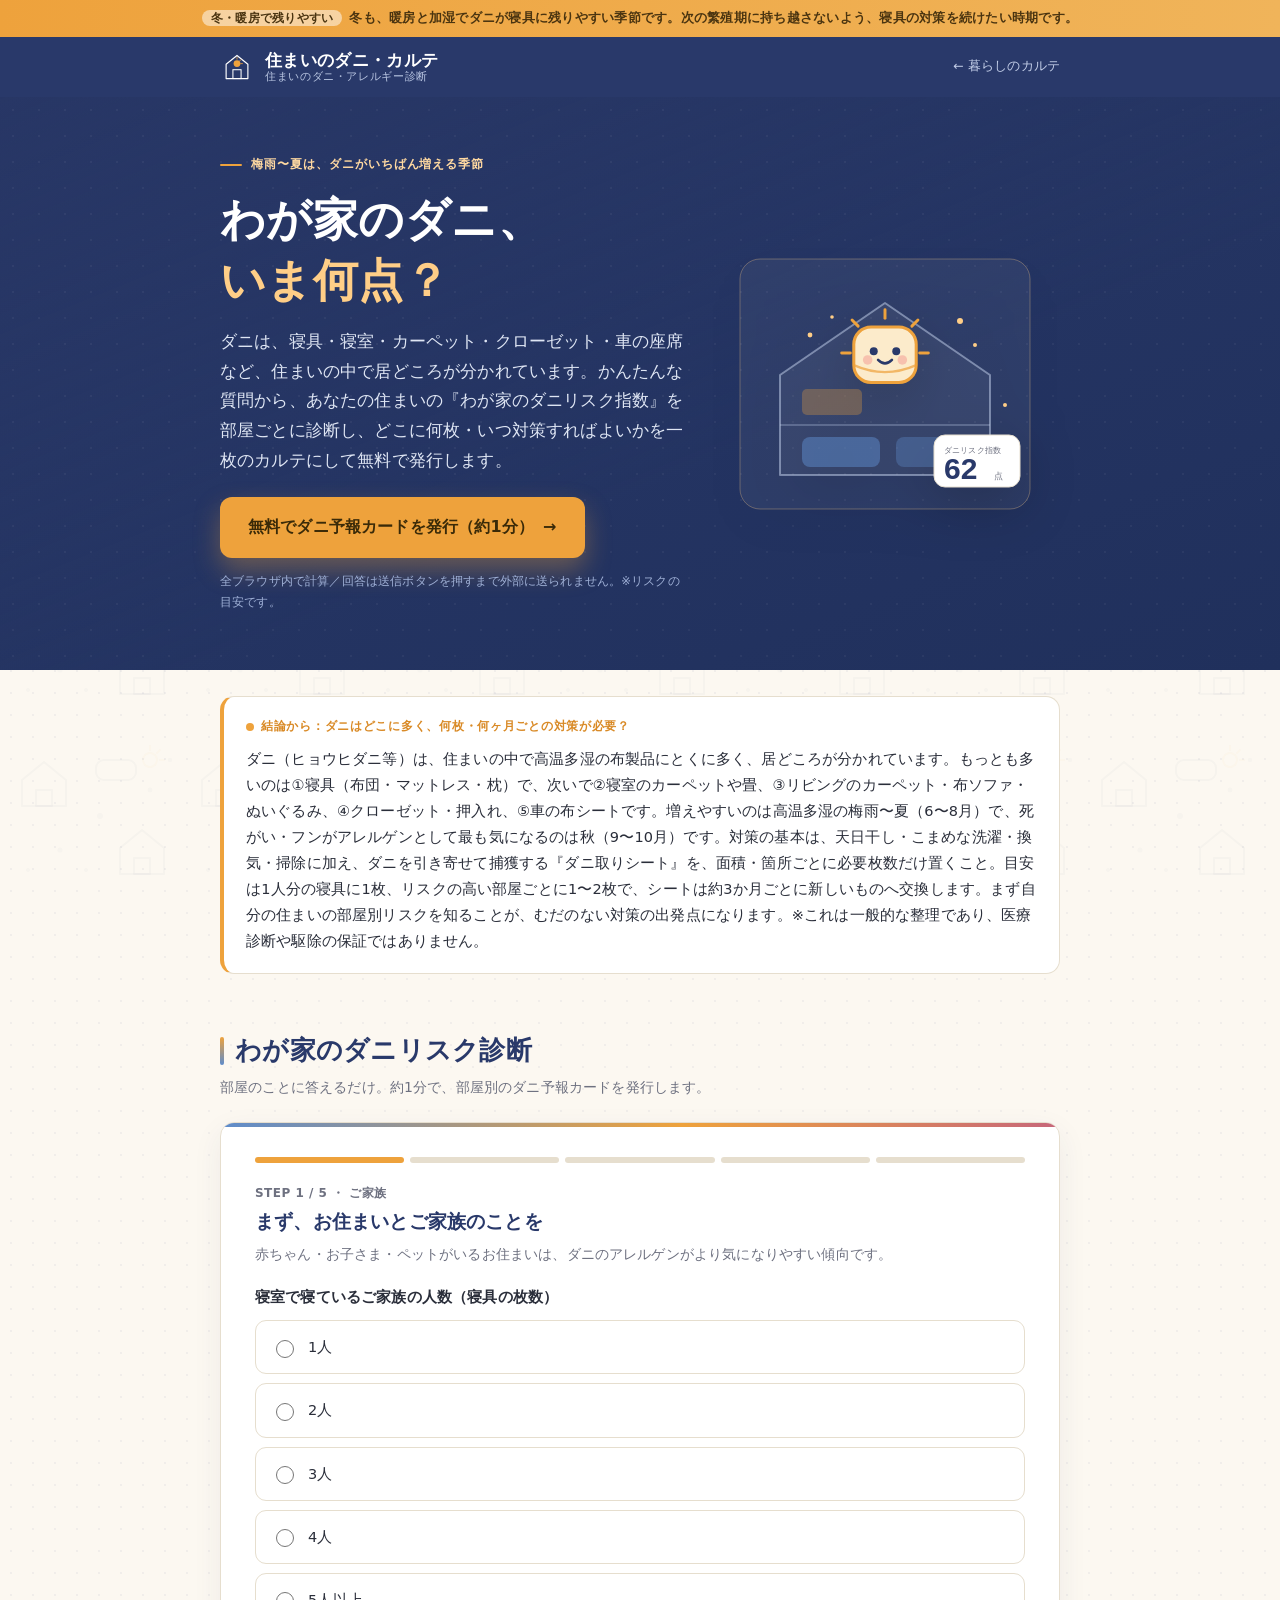
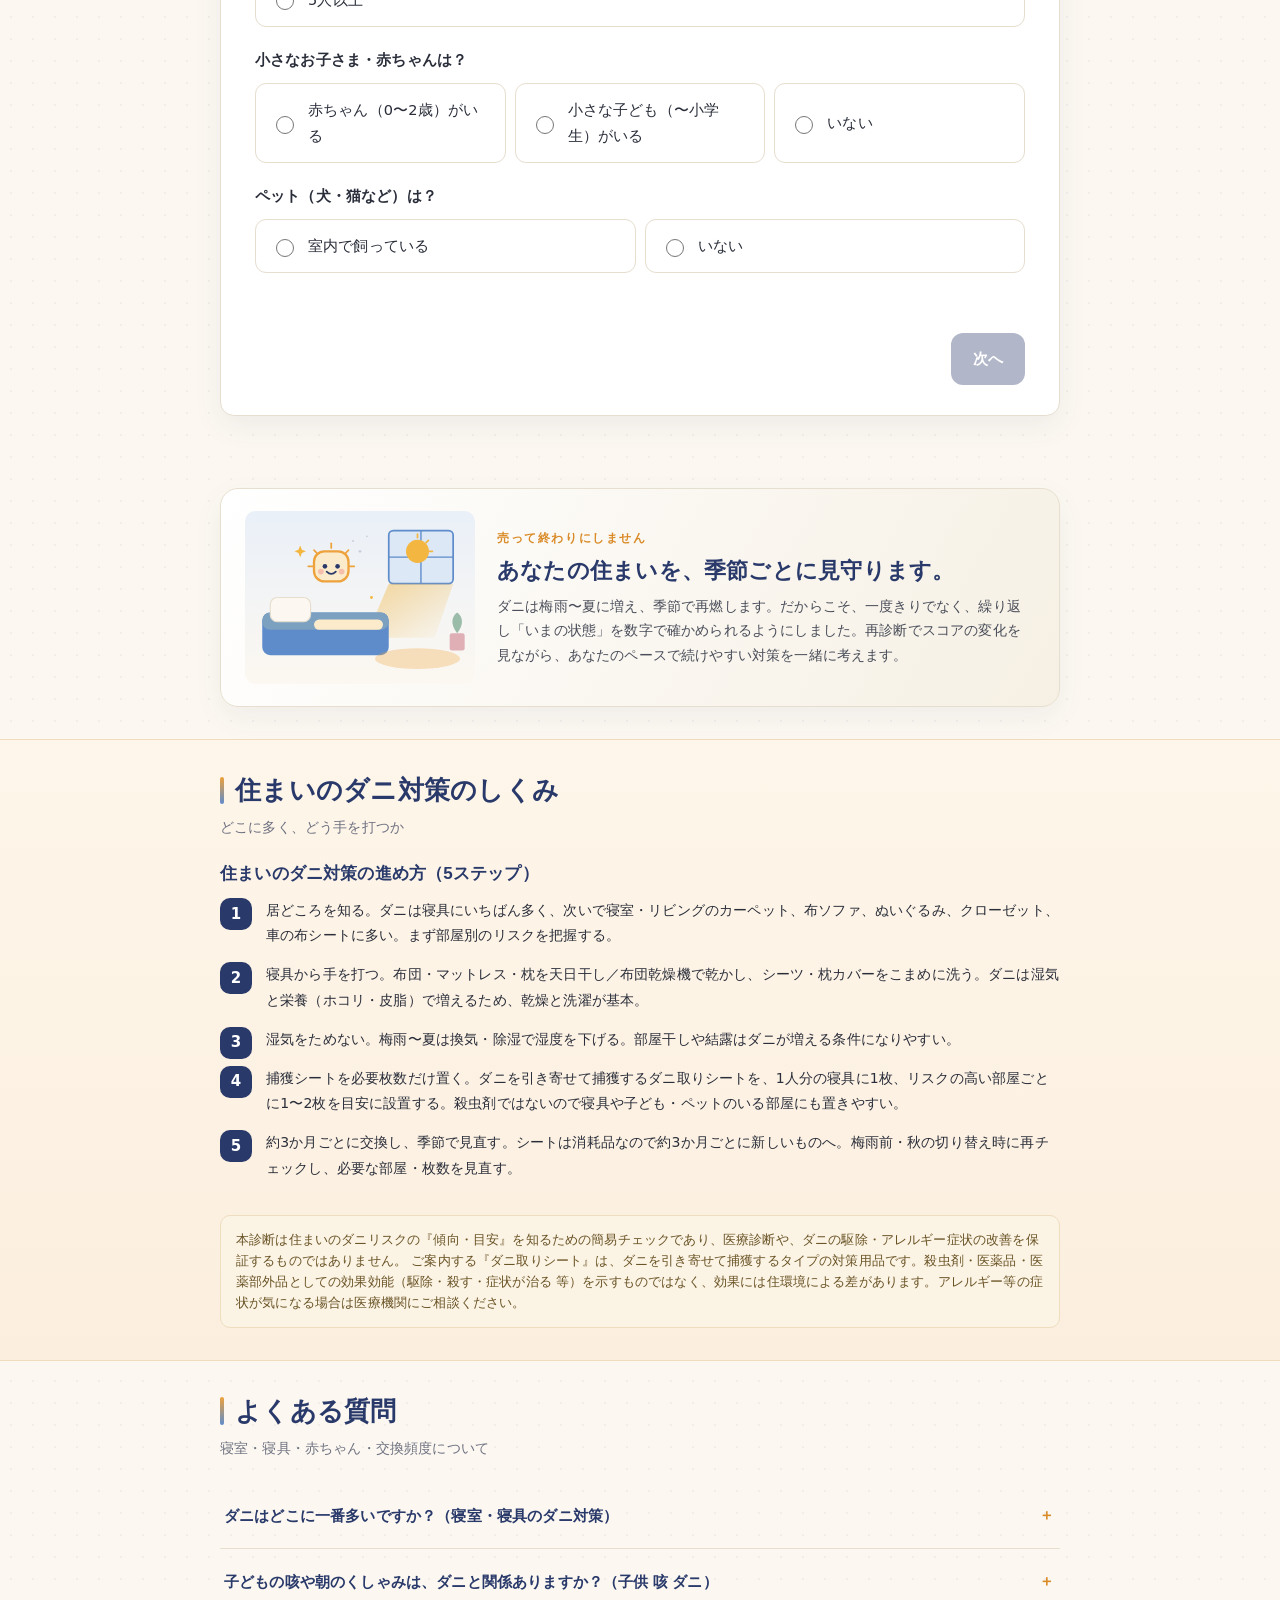
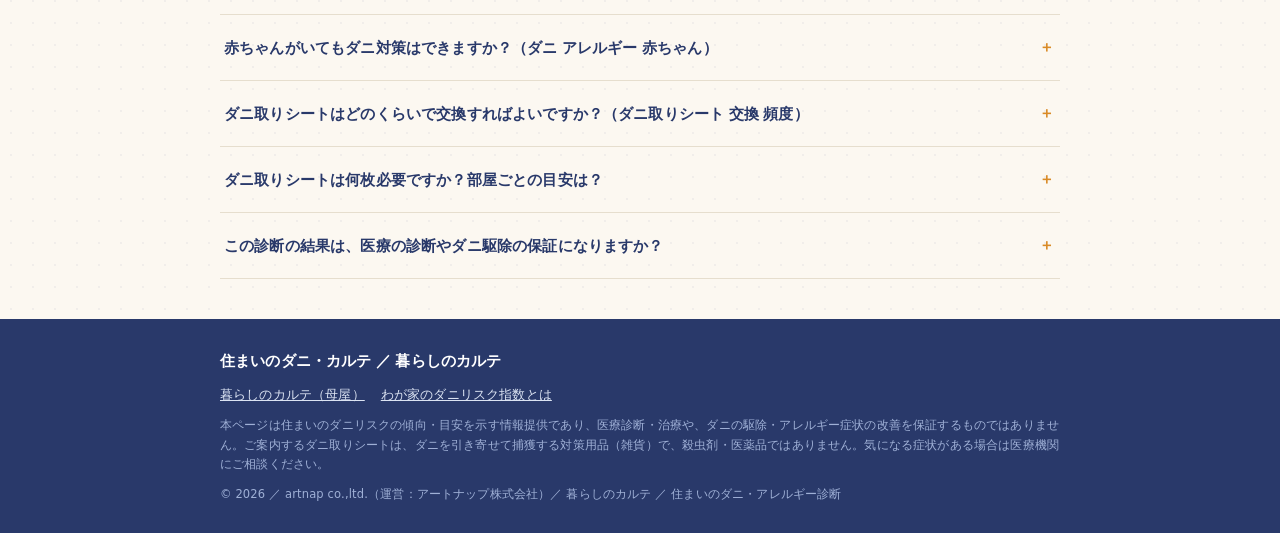
==== dani/index.html @ 875c6122 "/dani/（住まいのダニ・アレルギー診断）をGitHubに反映＝3本公開準備の一部 - 別セッションが構築した /dani/ を検証のうえ初コミット（母屋のダニカードから接続する診断サブ）。   検" ====
<!DOCTYPE html>
<html lang="ja">
<head>
<meta charset="utf-8">
<meta name="viewport" content="width=device-width, initial-scale=1, viewport-fit=cover">

<!-- ===== セキュリティ（静的ホスティング用・web-security-baseline 準拠） =====
     既定は自サイトのみ。Turnstile と GAS 送信先だけ明示許可。秘密情報はHTMLに置かない。 -->
<meta http-equiv="Content-Security-Policy" content="default-src 'self'; base-uri 'self'; object-src 'none'; img-src 'self' data:; style-src 'self' 'unsafe-inline'; font-src 'self'; script-src 'self' https://challenges.cloudflare.com; frame-src https://challenges.cloudflare.com; connect-src 'self' https://script.google.com https://script.googleusercontent.com; form-action 'self' https://script.google.com; frame-ancestors 'none'; upgrade-insecure-requests">
<meta name="referrer" content="strict-origin-when-cross-origin">
<meta name="theme-color" content="#29396A">
<meta name="format-detection" content="telephone=no">

<!-- 公開前は noindex。go-live時に「index, follow」へ切替＝公開ボタン（config.meta.indexable も true に）。 -->
<meta name="robots" content="noindex, nofollow">

<title>住まいのダニ・アレルギー診断｜わが家のダニリスク指数を無料でチェック｜暮らしのカルテ</title>
<meta name="description" content="寝室・寝具・リビング・クローゼット・車——住まいのダニリスクを部屋ごとに『わが家のダニリスク指数』として無料で診断。梅雨〜夏の繁殖期に、どの部屋へ何枚・何ヶ月ごとの対策が必要かを一枚のカルテにして発行します。※リスクの目安で、医療診断ではありません。">
<link rel="canonical" href="https://kurashi-carte.jp/dani/">
<link rel="icon" href="assets/favicon.svg" type="image/svg+xml">

<meta property="og:type" content="website">
<meta property="og:site_name" content="暮らしのカルテ">
<meta property="og:title" content="わが家のダニ、いま何点？｜住まいのダニ・アレルギー診断">
<meta property="og:description" content="住まいのダニリスクを部屋ごとに『わが家のダニリスク指数』として無料診断。どの部屋へ何枚・いつ対策すればよいかを一枚のカルテに。">
<meta property="og:url" content="https://kurashi-carte.jp/dani/">
<meta property="og:image" content="https://kurashi-carte.jp/dani/assets/ogp.png">
<meta property="og:locale" content="ja_JP">
<meta name="twitter:card" content="summary_large_image">

<!-- 構造化データ（本文と一致・フェイクschema禁止）。FAQ/HowTo は config 由来で本文にも可視表示。 -->
<script type="application/ld+json" id="ld-webapp">
{
  "@context": "https://schema.org",
  "@type": "WebApplication",
  "name": "住まいのダニ・アレルギー診断（わが家のダニリスク指数）",
  "url": "https://kurashi-carte.jp/dani/",
  "applicationCategory": "LifestyleApplication",
  "operatingSystem": "Web",
  "inLanguage": "ja",
  "isAccessibleForFree": true,
  "offers": { "@type": "Offer", "price": "0", "priceCurrency": "JPY" },
  "isPartOf": { "@type": "WebSite", "name": "暮らしのカルテ", "url": "https://kurashi-carte.jp/" },
  "publisher": { "@type": "Organization", "name": "暮らしのカルテ", "legalName": "アートナップ株式会社", "url": "https://kurashi-carte.jp/" },
  "description": "住まいのダニリスクを寝具・湿度・布物・感受性から部屋ごとに0〜100の指数で診断し、部屋別の必要枚数の目安をカルテとして発行するブラウザ内チェック。医療診断ではありません。"
}
</script>
<script type="application/ld+json" id="ld-breadcrumb">
{
  "@context": "https://schema.org",
  "@type": "BreadcrumbList",
  "itemListElement": [
    { "@type": "ListItem", "position": 1, "name": "暮らしのカルテ", "item": "https://kurashi-carte.jp/" },
    { "@type": "ListItem", "position": 2, "name": "住まいのダニ・アレルギー診断", "item": "https://kurashi-carte.jp/dani/" }
  ]
}
</script>
<script type="application/ld+json" id="ld-webpage">
{
  "@context": "https://schema.org",
  "@type": "WebPage",
  "url": "https://kurashi-carte.jp/dani/",
  "name": "住まいのダニ・アレルギー診断｜わが家のダニリスク指数",
  "inLanguage": "ja",
  "isPartOf": { "@type": "WebSite", "name": "暮らしのカルテ", "url": "https://kurashi-carte.jp/" },
  "speakable": { "@type": "SpeakableSpecification", "cssSelector": ["#answerBlock", "#faqList"] },
  "about": { "@type": "Thing", "name": "住まいのダニリスクと部屋別の対策" }
}
</script>
<script type="application/ld+json" id="ld-faq"></script>
<script type="application/ld+json" id="ld-howto"></script>

<style>
  :root{
    --indigo:#29396A; --indigo-2:#3A4E86; --sky:#5E8CCB; --sky-soft:#EAF0F8;
    --linen:#FCF8F1; --linen-2:#F1EBDD; --line:#E6DECE; --line-2:#EDE7DA;
    --amber:#EEA23C; --amber-2:#D98A26; --rose:#C7677A; --rose-2:#B0546A;
    --ink:#2A2E3A; --muted:#6E7180; --ok:#4E8C6A; --alert:#C7677A;
    --radius:14px;
    --disp:"Yu Gothic UI","BIZ UDPGothic","Hiragino Kaku Gothic ProN","Meiryo",sans-serif;
    --sans:system-ui,-apple-system,"Segoe UI","Hiragino Kaku Gothic ProN","Yu Gothic UI","Meiryo",sans-serif;
    --num:"Bahnschrift","DIN Alternate","Yu Gothic UI",system-ui,sans-serif;
  }
  *{box-sizing:border-box}
  html{-webkit-text-size-adjust:100%}
  body{
    margin:0;font-family:var(--sans);color:var(--ink);line-height:1.8;font-size:16px;letter-spacing:.01em;
    background:
      radial-gradient(1100px 500px at 88% -8%, rgba(238,162,60,.10), transparent 60%),
      radial-gradient(760px 460px at -6% 3%, rgba(94,140,203,.10), transparent 58%),
      /* ハウスダストの極薄ドット透かし */
      radial-gradient(rgba(41,57,106,.05) 1.1px, transparent 1.2px) 0 0/22px 22px,
      var(--linen);
  }
  .wrap{max-width:880px;margin:0 auto;padding:0 20px;width:100%}
  h1,h2,h3{font-family:var(--disp);font-weight:800;line-height:1.42;color:var(--indigo);letter-spacing:.01em}
  a{color:var(--indigo-2)}
  .small{font-size:13px;color:var(--muted);line-height:1.7}
  .center{text-align:center}
  .num{font-family:var(--num);font-variant-numeric:tabular-nums;letter-spacing:.01em}
  .skip{position:absolute;left:-9999px}
  .skip:focus{left:8px;top:8px;position:fixed;z-index:99;background:#fff;padding:8px 12px;border:2px solid var(--indigo);border-radius:8px}

  /* header */
  header.site{background:var(--indigo);color:#fff}
  header.site .wrap{display:flex;align-items:center;justify-content:space-between;height:60px}
  .brand{display:flex;align-items:center;gap:11px;color:#fff;text-decoration:none}
  .brand .emblem{width:34px;height:34px;flex:0 0 auto}
  .brand .txt{display:flex;flex-direction:column;line-height:1.15}
  .brand .mark{font-family:var(--disp);font-size:17px;font-weight:800;letter-spacing:.02em}
  .brand .sub{font-size:10.5px;color:#b9c6e2;letter-spacing:.06em}
  header.site .home-link{color:#c3cee8;text-decoration:none;font-size:12.5px;display:inline-flex;align-items:center;gap:5px}
  header.site .home-link:hover{color:#fff}

  /* season banner */
  .seasonbar{background:linear-gradient(90deg,var(--amber),#f0b45a);color:#4a3410;font-size:12.5px;font-weight:700;text-align:center;padding:7px 16px;letter-spacing:.02em}
  .seasonbar .em{background:rgba(255,255,255,.5);border-radius:20px;padding:1px 9px;margin-right:7px;font-size:11.5px}

  /* hero */
  .hero{color:#fff;position:relative;overflow:hidden;background:linear-gradient(158deg,#26346180 0%,#26346100 60%),linear-gradient(158deg,var(--indigo),#20305c)}
  .hero .wrap{display:grid;grid-template-columns:1.14fr .86fr;gap:26px;align-items:center;position:relative;z-index:2;padding:50px 20px 46px}
  @media(max-width:760px){.hero .wrap{grid-template-columns:1fr;gap:12px;padding:36px 20px 34px}}
  .hero::before{content:"";position:absolute;inset:0;z-index:0;opacity:.5;
    background-image:radial-gradient(rgba(255,255,255,.09) 1px,transparent 1.4px);background-size:26px 26px}
  .hero .eyebrow{color:#ffd9a1;font-size:12px;letter-spacing:.08em;font-weight:700;margin:0 0 15px;display:inline-flex;align-items:center;gap:9px}
  .hero .eyebrow::before{content:"";width:22px;height:2px;border-radius:2px;background:var(--amber)}
  .hero h1{color:#fff;font-size:clamp(28px,6vw,45px);margin:0 0 16px;line-height:1.34;letter-spacing:.01em}
  .hero h1 .accent{color:#ffce87}
  .hero p.lead{color:#dfe6f4;font-size:clamp(14.5px,2.3vw,16.5px);margin:0 0 22px;max-width:40em}
  .hero .cta{display:inline-flex;align-items:center;justify-content:center;gap:9px;background:var(--amber);color:#3a2a08;
    font-weight:800;text-decoration:none;padding:16px 28px;border-radius:12px;font-size:16px;min-height:54px;box-shadow:0 12px 26px rgba(238,162,60,.34)}
  .hero .cta::after{content:"→";font-weight:800}
  .hero .cta:active{transform:translateY(1px)}
  .hero .cta:focus-visible{outline:3px solid #fff;outline-offset:2px}
  .hero .metaline{color:#9fb0d6;font-size:11.5px;margin-top:13px}
  .hero-art{justify-self:center;width:100%;max-width:330px}
  @media(max-width:760px){.hero-art{max-width:280px;order:2}}
  .hero-illust{width:100%;height:auto;display:block;filter:drop-shadow(0 16px 26px rgba(0,0,0,.24))}
  .float{animation:float 5.5s ease-in-out infinite}
  @keyframes float{0%,100%{transform:translateY(0)}50%{transform:translateY(-7px)}}

  /* GEO 直接回答 */
  .answer{background:#fff;border:1px solid var(--line);border-left:4px solid var(--amber);border-radius:var(--radius);padding:19px 22px;margin:26px 0}
  .answer .k{font-size:12px;letter-spacing:.06em;color:var(--amber-2);font-weight:800;margin:0 0 8px;display:flex;align-items:center;gap:7px}
  .answer .k::before{content:"";width:8px;height:8px;border-radius:50%;background:var(--amber)}
  .answer p{margin:0;font-size:14.5px;color:var(--ink)}

  section{padding:32px 0}
  section h2{font-size:clamp(20px,3.6vw,26px);margin:0 0 6px;position:relative;padding-left:15px}
  section h2::before{content:"";position:absolute;left:0;top:.18em;bottom:.18em;width:4px;border-radius:3px;background:linear-gradient(180deg,var(--amber),var(--sky))}
  .sec-sub{color:var(--muted);font-size:14px;margin:0 0 22px}

  /* reveal */
  .reveal{opacity:0;transform:translateY(16px);transition:opacity .6s ease,transform .6s ease}
  .reveal.in{opacity:1;transform:none}

  /* card / wizard */
  .card{background:#fff;border:1px solid var(--line);border-radius:var(--radius);box-shadow:0 10px 30px rgba(41,57,106,.07)}
  .card-pad{padding:24px}
  @media(min-width:640px){.card-pad{padding:30px 34px}}
  #wizard{position:relative;overflow:hidden}
  #wizard::before{content:"";position:absolute;left:0;right:0;top:0;height:4px;background:linear-gradient(90deg,var(--sky),var(--amber) 55%,var(--rose))}

  .stepbar{display:flex;gap:6px;margin:4px 0 20px}
  .stepbar .seg{flex:1;height:6px;border-radius:4px;background:var(--line)}
  .stepbar .seg.on{background:var(--amber)}
  .stepbar .seg.done{background:var(--indigo)}
  .steplabel{font-size:12px;color:var(--muted);letter-spacing:.04em;margin:0 0 4px;font-weight:700}
  .step > h3{font-size:19px;margin:0 0 6px}
  .step .hint{color:var(--muted);font-size:13.5px;margin:0 0 18px}

  .q{border:0;padding:0;margin:0 0 20px}
  .q .ql{font-size:14.5px;font-weight:800;color:var(--ink);margin:0 0 10px;padding:0}
  .opts{display:grid;gap:9px}
  .opts.two{grid-template-columns:1fr 1fr}
  .opts.three{grid-template-columns:1fr 1fr 1fr}
  @media(max-width:480px){.opts.two,.opts.three{grid-template-columns:1fr}}
  .opt{display:flex;align-items:center;gap:11px;border:1.5px solid var(--line);border-radius:11px;padding:13px 15px;cursor:pointer;
    background:#fff;transition:border-color .12s,background .12s,box-shadow .12s;min-height:50px}
  .opt:hover{border-color:var(--sky);background:var(--sky-soft)}
  .opt.sel{border-color:var(--indigo);background:#eef2fa;box-shadow:inset 0 0 0 1.5px rgba(41,57,106,.25)}
  .opt input{accent-color:var(--indigo);width:18px;height:18px;flex:0 0 auto}
  .opt:focus-within{outline:2px solid var(--indigo);outline-offset:1px}
  .opt .t{font-size:14.5px}

  .nav{display:flex;justify-content:space-between;gap:12px;margin-top:22px}
  .btn{appearance:none;border:0;border-radius:12px;font-weight:800;font-size:15px;padding:14px 22px;min-height:52px;cursor:pointer;font-family:var(--disp)}
  .btn.primary{background:var(--indigo);color:#fff}
  .btn.primary:disabled{opacity:.36;cursor:not-allowed}
  .btn.amber{background:var(--amber);color:#3a2a08}
  .btn.ghost{background:#fff;color:var(--indigo);border:1.5px solid var(--line)}
  .btn:active{transform:translateY(1px)}
  .btn:focus-visible{outline:3px solid var(--indigo);outline-offset:2px}
  .err{color:var(--alert);font-size:13px;margin-top:8px;min-height:18px}
  .notice{background:#fbf3e4;border:1px solid #eeddbe;border-radius:10px;padding:13px 15px;font-size:12.5px;color:#6a5426;line-height:1.7}

  /* ===== 結果＝ダニ予報カード（シグネチャー） ===== */
  .resultwrap{display:none}
  .forecast{background:#fff;border:1px solid var(--line);border-radius:18px;overflow:hidden;box-shadow:0 16px 44px rgba(41,57,106,.14);position:relative}
  .forecast-top{background:linear-gradient(120deg,var(--indigo),#33477e);color:#fff;padding:15px 22px;display:flex;align-items:center;justify-content:space-between;gap:12px;flex-wrap:wrap;position:relative;overflow:hidden}
  .forecast-top::after{content:"";position:absolute;right:-30px;top:-40px;width:150px;height:150px;border-radius:50%;background:radial-gradient(circle,rgba(238,162,60,.34),transparent 70%)}
  .forecast-top .tt{display:flex;align-items:center;gap:11px;position:relative;z-index:1}
  .forecast-top .emblem{width:30px;height:30px}
  .forecast-top .lab{font-family:var(--disp);font-size:15px;letter-spacing:.02em;font-weight:800}
  .forecast-top .lab small{display:block;font-family:var(--sans);font-size:10px;color:#b9c6e2;letter-spacing:.12em;font-weight:400}
  .forecast-top .meta{text-align:right;font-size:11px;color:#c3cee8;line-height:1.5;position:relative;z-index:1}
  .forecast-top .meta .num{font-size:12.5px;color:#ffce87}
  .forecast-body{padding:22px}
  @media(min-width:640px){.forecast-body{padding:26px 30px}}
  .fc-issue{animation:issue .7s cubic-bezier(.2,.8,.25,1) both}
  @keyframes issue{0%{opacity:0;transform:translateY(26px) scale(.985)}100%{opacity:1;transform:none}}

  /* season chip */
  .seasonchip{display:inline-flex;align-items:center;gap:7px;background:var(--linen-2);border:1px solid var(--line);border-radius:20px;padding:5px 13px;font-size:12px;color:#6a5426;font-weight:700;margin:0 0 16px}
  .seasonchip.peak{background:#fbe6e9;border-color:#eec3cc;color:var(--rose-2)}
  .seasonchip .dot{width:8px;height:8px;border-radius:50%;background:var(--amber)}
  .seasonchip.peak .dot{background:var(--rose)}

  /* index gauge + mascot */
  .idxrow{display:flex;align-items:center;gap:22px;flex-wrap:wrap}
  .idxmain{flex:1;min-width:220px}
  .idxcap{font-size:12.5px;color:var(--muted);letter-spacing:.02em;margin:0 0 4px;font-weight:700}
  .idxbig{display:flex;align-items:flex-end;gap:10px;margin:0 0 12px}
  .idxbig .val{font-family:var(--num);font-size:clamp(56px,16vw,86px);font-weight:700;line-height:.82;color:var(--indigo)}
  .idxbig .u{font-size:15px;color:var(--muted);margin-bottom:9px}
  .idxbig .bandlab{margin-left:auto;font-family:var(--disp);font-weight:800;font-size:clamp(17px,4vw,22px);padding:4px 14px;border-radius:12px;color:#fff;align-self:center}
  .gauge{height:15px;border-radius:9px;background:linear-gradient(90deg,#5E8CCB,#7CA0C0 28%,#EEA23C 58%,#DE8A5A 78%,#C7677A);position:relative;overflow:visible;box-shadow:inset 0 0 0 1px rgba(0,0,0,.05)}
  .gauge .needle{position:absolute;top:-6px;left:0;width:5px;height:27px;background:#26346a;border-radius:3px;box-shadow:0 0 0 2px #fff,0 3px 6px rgba(0,0,0,.28);transition:left 1.25s cubic-bezier(.2,.75,.2,1)}
  .gscale{display:flex;justify-content:space-between;font-size:10.5px;color:var(--muted);margin-top:7px}
  .prevdelta{font-size:12.5px;color:var(--indigo-2);margin-top:10px;background:var(--sky-soft);border-radius:9px;padding:8px 12px;display:none}
  .prevdelta b{color:var(--amber-2)}
  .mascot{flex:0 0 auto;width:118px;text-align:center}
  .mascot svg{width:106px;height:106px;display:inline-block}
  .mascot .mlab{font-size:11px;color:var(--muted);margin:2px 0 0}
  @media(max-width:520px){.mascot{width:92px}.mascot svg{width:84px;height:84px}}

  .idxadvice{border:1px solid var(--line);border-radius:12px;padding:15px 17px;margin:20px 0 0;background:#fdfaf4;font-size:14px;color:#3f4351}
  .idxadvice .lead{font-weight:800;color:var(--indigo);margin:0 0 4px;font-size:13.5px;display:flex;align-items:center;gap:7px}
  .idxadvice .lead::before{content:"";width:8px;height:8px;border-radius:50%;background:var(--amber)}
  .explainlink{display:inline-flex;align-items:center;gap:6px;font-size:12.5px;color:var(--indigo-2);text-decoration:none;margin-top:10px;font-weight:700}
  .explainlink::after{content:"→"}

  /* type + seal */
  .typebox{display:flex;align-items:center;gap:16px;margin:20px 0 0;padding:18px 0 0;border-top:1px solid var(--line);flex-wrap:wrap}
  .seal-stamp{flex:0 0 auto;width:82px;height:82px;border-radius:16px;border:2.5px solid var(--amber);color:var(--amber-2);
    display:flex;flex-direction:column;align-items:center;justify-content:center;text-align:center;
    font-family:var(--disp);transform:rotate(-5deg);background:#fdf6ea}
  .seal-stamp .sl{font-size:9px;letter-spacing:.08em;opacity:.9}
  .seal-stamp .st{font-size:17px;font-weight:800;line-height:1.1;margin-top:2px}
  .seal-anim{animation:stamp .5s cubic-bezier(.2,.9,.3,1.2) both}
  @keyframes stamp{0%{opacity:0;transform:rotate(-5deg) scale(1.5)}60%{opacity:1}100%{opacity:1;transform:rotate(-5deg) scale(1)}}
  .typebox .ti{flex:1;min-width:200px}
  .typebox .tk{font-size:12px;color:var(--muted);letter-spacing:.02em;margin:0 0 2px;font-weight:700}
  .typebox .tn{font-family:var(--disp);font-size:clamp(20px,4.2vw,26px);color:var(--indigo);font-weight:800;margin:0}
  .typebox .ts{font-size:12.5px;color:var(--indigo-2);margin:4px 0 0}

  /* axis bars */
  .axes{margin:20px 0 0}
  .axes .ah{font-size:12.5px;color:var(--muted);letter-spacing:.02em;margin:0 0 12px;font-weight:700}
  .axis{display:grid;grid-template-columns:150px 1fr 40px;align-items:center;gap:10px;margin:0 0 9px;font-size:12.5px}
  @media(max-width:480px){.axis{grid-template-columns:112px 1fr 34px}}
  .axis .an{color:var(--ink)}
  .axis .at{height:10px;border-radius:6px;background:var(--linen-2);border:1px solid var(--line);overflow:hidden}
  .axis .af{height:100%;width:0;background:var(--sky);border-radius:6px;transition:width .9s ease}
  .axis.dom .af{background:var(--amber)}
  .axis .av{text-align:right;color:var(--muted);font-family:var(--num)}

  /* room prescription map */
  .rooms{margin:22px 0 0;border:1px solid var(--line);border-radius:14px;overflow:hidden}
  .rooms .rh{background:var(--linen-2);padding:13px 16px;font-family:var(--disp);font-weight:800;font-size:14.5px;color:var(--indigo);display:flex;align-items:center;justify-content:space-between;gap:8px}
  .rooms .rh .total{font-size:12.5px;color:var(--amber-2);font-weight:800}
  .rooms .rh .total b{font-family:var(--num);font-size:19px}
  .roomlist{padding:6px 16px 14px}
  .room{display:flex;align-items:center;gap:13px;padding:11px 0;border-bottom:1px dashed var(--line);opacity:.25;transform:translateX(-6px);transition:opacity .4s ease,transform .4s ease}
  .room.on{opacity:1;transform:none}
  .room:last-child{border-bottom:0}
  .room .ri{width:38px;height:38px;flex:0 0 auto;border-radius:10px;background:var(--sky-soft);display:flex;align-items:center;justify-content:center}
  .room .ri svg{width:23px;height:23px}
  .room .rn{flex:1;min-width:0}
  .room .rnm{font-weight:800;font-size:14px;color:var(--ink);margin:0}
  .room .rnote{font-size:11.5px;color:var(--muted);margin:1px 0 0}
  .room .rq{flex:0 0 auto;text-align:right}
  .room .rq .n{font-family:var(--num);font-size:22px;font-weight:700;color:var(--indigo)}
  .room .rq .un{font-size:11px;color:var(--muted);margin-left:2px}
  .room.pri .ri{background:#fdf0dc}
  .room.pri .rq .n{color:var(--amber-2)}
  .roomnote{font-size:11.5px;color:var(--muted);padding:0 16px 14px;margin:0}

  /* finding / approach blocks */
  .kbox{border:1px solid var(--line);border-radius:12px;padding:16px 18px;margin:20px 0 0;background:#fdfaf4}
  .kbox .kt{font-family:var(--disp);font-size:14.5px;color:var(--indigo);margin:0 0 7px;font-weight:800;display:flex;align-items:center;gap:8px}
  .kbox .kt::before{content:"";width:8px;height:8px;border-radius:50%;background:var(--amber);flex:0 0 auto}
  .kbox p{margin:0;font-size:13.5px;color:#3f4351}
  .kbox.season{background:linear-gradient(180deg,#fef6ea,#fbeede);border-color:#eedcbd}

  /* products */
  .prodnote{font-size:12.5px;color:#4a4e5a;margin:12px 0 0;padding:14px 16px;border:1px solid var(--line);border-radius:11px;background:#fff}
  .prodnote .pn{font-family:var(--disp);font-weight:800;color:var(--indigo);font-size:14px;margin:0 0 4px;display:flex;align-items:center;gap:8px}
  .pcat{display:inline-block;font-size:10.5px;color:var(--amber-2);border:1px solid rgba(238,162,60,.5);border-radius:20px;padding:1px 9px;margin-left:auto}

  /* offer + CTA */
  .offer{background:linear-gradient(165deg,#29396A,#20305c);color:#fff;border-radius:16px;padding:22px;margin:22px 0 0;position:relative;overflow:hidden}
  .offer::before{content:"";position:absolute;right:-40px;top:-40px;width:160px;height:160px;border-radius:50%;background:radial-gradient(circle,rgba(238,162,60,.22),transparent 70%)}
  .offer h3{color:#fff;font-size:19px;margin:0 0 8px;position:relative}
  .offer p{color:#d7deee;font-size:13.5px;margin:0 0 6px;position:relative}
  .offer .plan{display:inline-flex;align-items:center;gap:8px;background:rgba(238,162,60,.18);border:1px solid rgba(238,162,60,.5);color:#ffd9a1;
    font-size:12.5px;font-weight:800;padding:7px 13px;border-radius:20px;margin:8px 0 14px;position:relative}
  .ctas{display:flex;flex-direction:column;gap:10px;position:relative}
  .ctabtn{display:flex;align-items:center;justify-content:center;gap:8px;text-decoration:none;font-weight:800;padding:15px 18px;border-radius:12px;min-height:52px;font-size:15px;font-family:var(--disp)}
  .ctabtn.main{background:var(--amber);color:#3a2a08}
  .ctabtn.line{background:#06C755;color:#fff}
  .ctabtn.ghost{background:transparent;color:#ffd9a1;border:1.5px solid rgba(238,162,60,.5)}
  .ctabtn:focus-visible{outline:3px solid #fff;outline-offset:2px}
  .ctabtn:active{transform:translateY(1px)}

  .disclaimer-box{border:1px solid #e2c6ce;background:#fbf1f3;border-radius:12px;padding:15px 17px;font-size:12.5px;color:#6e3b47;line-height:1.72;margin:20px 0 0}
  .disclaimer-box strong{color:var(--rose-2)}

  /* recheck */
  .recheck{border:1.5px dashed var(--amber);border-radius:12px;padding:16px 18px;margin:22px 0 0;background:#fdf6ea}
  .recheck h3{font-size:16px;margin:0 0 6px;color:var(--indigo)}
  .recheck p{font-size:13px;color:#4a4e45;margin:0 0 12px}

  /* form */
  .formcard{background:#fff;border:1px solid var(--line);border-radius:14px;padding:22px;margin:22px 0 0}
  .formcard h3{font-size:18px;margin:0 0 6px}
  .field{margin:0 0 15px}
  .field label{display:block;font-size:14px;font-weight:800;color:var(--ink);margin:0 0 6px}
  input[type=text],input[type=email],input[type=tel],textarea{width:100%;font-size:16px;padding:13px 14px;border:1.5px solid var(--line);border-radius:11px;background:#fff;color:var(--ink);min-height:50px;font-family:var(--sans)}
  textarea{min-height:92px;resize:vertical}
  input:focus,textarea:focus{outline:2px solid var(--indigo);outline-offset:1px}
  .purposes{display:grid;gap:8px;margin:0 0 6px}
  .pchk{display:flex;align-items:center;gap:10px;border:1.5px solid var(--line);border-radius:11px;padding:11px 14px;cursor:pointer;font-size:14px;min-height:48px}
  .pchk input{width:19px;height:19px;accent-color:var(--indigo);flex:0 0 auto}
  .pchk.sel{border-color:var(--indigo);background:#eef2fa}
  .grid2{display:grid;gap:12px;grid-template-columns:1fr 1fr}
  @media(max-width:520px){.grid2{grid-template-columns:1fr}}
  .hp{position:absolute!important;left:-9999px!important;width:1px;height:1px;overflow:hidden}
  #turnstile-holder{margin:6px 0 4px}
  .consent{display:flex;gap:10px;align-items:flex-start;font-size:13px;color:var(--ink);margin:6px 0 14px}
  .consent input{width:20px;height:20px;margin-top:1px;accent-color:var(--indigo)}
  .thanks{display:none;text-align:center;padding:14px 0}
  .thanks .chk{width:56px;height:56px;border-radius:50%;background:#eaf3ee;color:var(--ok);display:inline-flex;align-items:center;justify-content:center;font-size:28px;margin:0 0 10px}
  .thanks .toThanks{display:inline-flex;margin-top:12px}

  .resfoot{display:flex;gap:12px;justify-content:center;margin:22px 0 0;flex-wrap:wrap}

  /* method / faq */
  #method{background:linear-gradient(180deg,#fef6ea,#fbeede);border-top:1px solid #eedcbd;border-bottom:1px solid #eedcbd}
  .steps-ol{counter-reset:s;list-style:none;padding:0;margin:12px 0 0}
  .steps-ol li{counter-increment:s;position:relative;padding:0 0 14px 46px;color:var(--ink);font-size:14px}
  .steps-ol li::before{content:counter(s);position:absolute;left:0;top:0;width:32px;height:32px;border-radius:10px;background:var(--indigo);color:#fff;font-family:var(--num);font-weight:700;display:flex;align-items:center;justify-content:center;font-size:15px}
  .faq details{border-bottom:1px solid var(--line);padding:4px 0}
  .faq summary{cursor:pointer;list-style:none;padding:15px 30px 15px 4px;font-weight:800;color:var(--indigo);font-size:15px;position:relative;font-family:var(--disp)}
  .faq summary::-webkit-details-marker{display:none}
  .faq summary::after{content:"＋";position:absolute;right:6px;top:14px;color:var(--amber-2);font-weight:800}
  .faq details[open] summary::after{content:"－"}
  .faq .a{padding:0 4px 16px;color:var(--ink);font-size:14px;line-height:1.85}

  /* 透かし背景レイヤー（assets/watermark.svg・ローカル同梱・淡い世界観） */
  .wm{position:fixed;inset:0;z-index:-1;background:url("assets/watermark.svg") 0 0/180px repeat;opacity:.55;pointer-events:none}
  /* 見守りバンド（長期関係のトーン＋清潔な寝室イラスト） */
  .watch{margin:8px 0 0}
  .watch .inner{background:linear-gradient(120deg,#fff,#f6f0e4);border:1px solid var(--line);border-radius:18px;padding:22px 24px;display:flex;gap:22px;align-items:center;box-shadow:0 10px 30px rgba(41,57,106,.06)}
  .watch .illust{flex:0 0 auto;width:230px;max-width:44%}
  .watch .illust img{width:100%;height:auto;display:block}
  .watch .cp .eb{font-size:11.5px;letter-spacing:.14em;color:var(--amber-2);font-weight:800;margin:0 0 6px}
  .watch .cp h3{font-size:clamp(18px,3.4vw,22px);margin:0 0 8px;color:var(--indigo)}
  .watch .cp p{font-size:13.5px;color:#4a4e5a;margin:0}
  @media(max-width:620px){.watch .inner{flex-direction:column;align-items:flex-start;gap:14px}.watch .illust{width:70%;max-width:240px;align-self:center}}
  footer.site{background:var(--indigo);color:#c3cee8;padding:28px 0;margin-top:8px;font-size:12.5px}
  footer.site a{color:#dbe3f2}
  footer.site .foot-brand{font-family:var(--disp);font-weight:800;color:#fff;font-size:15px;margin:0 0 6px}
  footer .foot-discl{font-size:11.5px;color:#9fb0d6;line-height:1.7;margin:10px 0 0}
  footer .foot-links{margin:10px 0 0;display:flex;gap:16px;flex-wrap:wrap}

  @media (prefers-reduced-motion: reduce){
    *{animation:none!important;transition:none!important;scroll-behavior:auto!important}
    .reveal{opacity:1;transform:none}
  }
  @media print{
    header.site,.seasonbar,.hero,.answer,#shindan .sec-sub,#shindan>.wrap>h2,#wizard,.formcard,.recheck,.offer,.resfoot,#method,#faq,footer.site,.home-link,.explainlink{display:none!important}
    body{background:#fff}
    .resultwrap{display:block!important}
    .forecast{box-shadow:none;border:1px solid #999}
  }
</style>
</head>
<body>
<div class="wm" aria-hidden="true"></div>
<a class="skip" href="#shindan">診断へスキップ</a>

<!-- ===== インラインSVG 意匠（外部依存なし） ===== -->
<svg width="0" height="0" style="position:absolute" aria-hidden="true" focusable="false">
  <defs>
    <!-- エンブレム：家＋カルテ＋おひさま -->
    <symbol id="emblem" viewBox="0 0 100 100">
      <path d="M50 16 L82 42 V84 H18 V42 Z" fill="none" stroke="#fff" stroke-width="3.4" stroke-linejoin="round"/>
      <rect x="38" y="58" width="24" height="26" fill="none" stroke="#fff" stroke-width="3"/>
      <circle cx="50" cy="40" r="10" fill="#EEA23C"/>
      <g stroke="#EEA23C" stroke-width="2.4" stroke-linecap="round"><line x1="50" y1="22" x2="50" y2="27"/><line x1="66" y1="40" x2="61" y2="40"/><line x1="61" y1="29" x2="58" y2="32"/></g>
    </symbol>
    <symbol id="emblem-ind" viewBox="0 0 100 100">
      <path d="M50 16 L82 42 V84 H18 V42 Z" fill="none" stroke="#29396A" stroke-width="3.4" stroke-linejoin="round"/>
      <rect x="38" y="58" width="24" height="26" fill="none" stroke="#29396A" stroke-width="3"/>
      <circle cx="50" cy="40" r="10" fill="#EEA23C"/>
      <g stroke="#EEA23C" stroke-width="2.4" stroke-linecap="round"><line x1="50" y1="22" x2="50" y2="27"/><line x1="66" y1="40" x2="61" y2="40"/></g>
    </symbol>

    <!-- お天気マスコット「ひなたちゃん」＝おひさま布団（5表情） -->
    <symbol id="mascot-sunny" viewBox="0 0 120 120">
      <g stroke="#EEA23C" stroke-width="3.4" stroke-linecap="round"><line x1="60" y1="10" x2="60" y2="20"/><line x1="98" y1="22" x2="91" y2="29"/><line x1="110" y1="60" x2="100" y2="60"/><line x1="22" y1="22" x2="29" y2="29"/><line x1="10" y1="60" x2="20" y2="60"/></g>
      <rect x="24" y="30" width="72" height="64" rx="20" fill="#FCEBCB" stroke="#EEA23C" stroke-width="3.5"/>
      <path d="M24 74 q36 16 72 0" fill="none" stroke="#EEA23C" stroke-width="2.6" opacity=".7"/>
      <circle cx="47" cy="58" r="4.6" fill="#29396A"/><circle cx="73" cy="58" r="4.6" fill="#29396A"/>
      <circle cx="40" cy="68" r="5.5" fill="#F5B7A6" opacity=".8"/><circle cx="80" cy="68" r="5.5" fill="#F5B7A6" opacity=".8"/>
      <path d="M52 68 q8 8 16 0" fill="none" stroke="#29396A" stroke-width="3" stroke-linecap="round"/>
    </symbol>
    <symbol id="mascot-smile" viewBox="0 0 120 120">
      <g stroke="#EEA23C" stroke-width="3.2" stroke-linecap="round" opacity=".85"><line x1="60" y1="12" x2="60" y2="21"/><line x1="106" y1="60" x2="98" y2="60"/><line x1="14" y1="60" x2="22" y2="60"/></g>
      <rect x="24" y="32" width="72" height="62" rx="20" fill="#FCEBCB" stroke="#EEA23C" stroke-width="3.5"/>
      <path d="M24 74 q36 16 72 0" fill="none" stroke="#EEA23C" stroke-width="2.6" opacity=".7"/>
      <circle cx="47" cy="60" r="4.4" fill="#29396A"/><circle cx="73" cy="60" r="4.4" fill="#29396A"/>
      <circle cx="40" cy="70" r="5" fill="#F5B7A6" opacity=".7"/><circle cx="80" cy="70" r="5" fill="#F5B7A6" opacity=".7"/>
      <path d="M53 70 q7 6 14 0" fill="none" stroke="#29396A" stroke-width="3" stroke-linecap="round"/>
    </symbol>
    <symbol id="mascot-neutral" viewBox="0 0 120 120">
      <path d="M18 40 a10 10 0 0 1 10 -8 h4" fill="none" stroke="#c9cdd8" stroke-width="3" stroke-linecap="round"/>
      <rect x="24" y="34" width="72" height="60" rx="20" fill="#F6EEDD" stroke="#DE8A5A" stroke-width="3.5"/>
      <circle cx="47" cy="60" r="4.4" fill="#29396A"/><circle cx="73" cy="60" r="4.4" fill="#29396A"/>
      <circle cx="40" cy="70" r="4.6" fill="#F5B7A6" opacity=".6"/><circle cx="80" cy="70" r="4.6" fill="#F5B7A6" opacity=".6"/>
      <line x1="53" y1="72" x2="67" y2="72" stroke="#29396A" stroke-width="3" stroke-linecap="round"/>
    </symbol>
    <symbol id="mascot-worried" viewBox="0 0 120 120">
      <g stroke="#9fb0d6" stroke-width="3" stroke-linecap="round"><line x1="94" y1="30" x2="99" y2="25"/><line x1="100" y1="38" x2="106" y2="36"/></g>
      <rect x="24" y="34" width="72" height="60" rx="20" fill="#F4E8DA" stroke="#DE8A5A" stroke-width="3.5"/>
      <path d="M41 55 q6 -4 12 0M67 55 q6 -4 12 0" fill="none" stroke="#29396A" stroke-width="3" stroke-linecap="round"/>
      <circle cx="47" cy="61" r="4.2" fill="#29396A"/><circle cx="73" cy="61" r="4.2" fill="#29396A"/>
      <path d="M53 74 q7 -6 14 0" fill="none" stroke="#29396A" stroke-width="3" stroke-linecap="round"/>
    </symbol>
    <symbol id="mascot-sweat" viewBox="0 0 120 120">
      <rect x="24" y="34" width="72" height="60" rx="20" fill="#F1E3D6" stroke="#C7677A" stroke-width="3.5"/>
      <path d="M40 54 l12 5M80 54 l-12 5" stroke="#29396A" stroke-width="3" stroke-linecap="round" fill="none"/>
      <circle cx="47" cy="62" r="4.2" fill="#29396A"/><circle cx="73" cy="62" r="4.2" fill="#29396A"/>
      <path d="M52 76 q8 -7 16 0" fill="none" stroke="#29396A" stroke-width="3" stroke-linecap="round"/>
      <path d="M95 46 q5 8 0 12 a4 4 0 0 1 -8 -2 q1 -6 8 -10z" fill="#5E8CCB"/>
    </symbol>

    <!-- 部屋アイコン -->
    <symbol id="rm-bed" viewBox="0 0 24 24"><g stroke="#29396A" stroke-width="1.9" fill="none" stroke-linecap="round" stroke-linejoin="round"><path d="M3 8v10M3 18h18v-5a3 3 0 0 0-3-3H9v3H3"/><path d="M6 10.5V10a1 1 0 0 1 1-1h0"/></g></symbol>
    <symbol id="rm-room" viewBox="0 0 24 24"><g stroke="#29396A" stroke-width="1.9" fill="none" stroke-linecap="round" stroke-linejoin="round"><path d="M4 20V9l8-5 8 5v11"/><path d="M4 20h16"/><path d="M8 20v-5h8v5"/></g></symbol>
    <symbol id="rm-sofa" viewBox="0 0 24 24"><g stroke="#29396A" stroke-width="1.9" fill="none" stroke-linecap="round" stroke-linejoin="round"><path d="M4 12V9a2 2 0 0 1 2-2h12a2 2 0 0 1 2 2v3"/><path d="M3 12a2 2 0 0 1 2 2v3h14v-3a2 2 0 0 1 2-2"/><path d="M6 17v2M18 17v2"/></g></symbol>
    <symbol id="rm-closet" viewBox="0 0 24 24"><g stroke="#29396A" stroke-width="1.9" fill="none" stroke-linecap="round" stroke-linejoin="round"><rect x="5" y="3" width="14" height="18" rx="1"/><line x1="12" y1="3" x2="12" y2="21"/><circle cx="10" cy="12" r="0.8" fill="#29396A"/><circle cx="14" cy="12" r="0.8" fill="#29396A"/></g></symbol>
    <symbol id="rm-car" viewBox="0 0 24 24"><g stroke="#29396A" stroke-width="1.9" fill="none" stroke-linecap="round" stroke-linejoin="round"><path d="M5 11l1.5-4.5A2 2 0 0 1 8.4 5h7.2a2 2 0 0 1 1.9 1.5L19 11"/><path d="M3 11h18v5H3z"/><circle cx="7" cy="16.5" r="1.6"/><circle cx="17" cy="16.5" r="1.6"/></g></symbol>

    <symbol id="ic-sheet" viewBox="0 0 24 24"><g stroke="#29396A" stroke-width="1.8" fill="none" stroke-linecap="round" stroke-linejoin="round"><rect x="5" y="4" width="14" height="16" rx="2"/><line x1="8" y1="9" x2="16" y2="9"/><line x1="8" y1="13" x2="16" y2="13"/><line x1="8" y1="17" x2="13" y2="17"/></g></symbol>
  </defs>
</svg>

<div class="seasonbar" id="seasonBar" style="display:none"><span class="em" id="seasonBarEm">今</span><span id="seasonBarMsg"></span></div>

<header class="site">
  <div class="wrap">
    <a class="brand" href="#top">
      <svg class="emblem" aria-hidden="true"><use href="#emblem"/></svg>
      <span class="txt"><span class="mark" id="brandMark">住まいのダニ・カルテ</span><span class="sub" id="brandSub">住まいのダニ・アレルギー診断</span></span>
    </a>
    <a class="home-link" href="/" id="hubLink">← 暮らしのカルテ</a>
  </div>
</header>

<!-- ===== HERO ===== -->
<div class="hero" id="top">
  <div class="wrap">
    <div class="hero-copy">
      <p class="eyebrow" id="heroEyebrow">梅雨〜夏は、ダニがいちばん増える季節</p>
      <h1 id="heroTitle">わが家のダニ、<br><span class="accent">いま何点？</span></h1>
      <p class="lead" id="heroLead"></p>
      <a class="cta" href="#shindan" id="heroCta">無料でダニ予報カードを発行（約1分）</a>
      <p class="metaline" id="heroMeta"></p>
    </div>
    <div class="hero-art">
      <!-- ヒーロー図版：住まいの断面＋おひさま布団＋舞うハウスダスト（線画SVG・外部画像なし） -->
      <svg class="hero-illust float" viewBox="0 0 330 320" fill="none" xmlns="http://www.w3.org/2000/svg" aria-hidden="true">
        <rect x="20" y="34" width="290" height="250" rx="20" fill="rgba(255,255,255,.05)" stroke="rgba(255,206,135,.3)"/>
        <!-- 家の断面 -->
        <path d="M60 150 L165 78 L270 150 V250 H60 Z" fill="rgba(255,255,255,.05)" stroke="rgba(200,214,240,.5)" stroke-width="2" stroke-linejoin="round"/>
        <line x1="60" y1="200" x2="270" y2="200" stroke="rgba(200,214,240,.35)" stroke-width="1.5"/>
        <!-- 布団（寝具） -->
        <rect x="82" y="212" width="78" height="30" rx="8" fill="#5E8CCB" opacity=".5"/>
        <rect x="176" y="212" width="70" height="30" rx="8" fill="#5E8CCB" opacity=".35"/>
        <!-- カーペット -->
        <rect x="82" y="164" width="60" height="26" rx="5" fill="#EEA23C" opacity=".3"/>
        <!-- おひさま布団マスコット -->
        <g transform="translate(165 128)"><use href="#mascot-sunny" x="-52" y="-52" width="104" height="104"/></g>
        <!-- 舞うハウスダスト -->
        <g fill="#ffce87"><circle cx="240" cy="96" r="3"/><circle cx="255" cy="120" r="2"/><circle cx="90" cy="110" r="2.4"/><circle cx="112" cy="92" r="1.8"/><circle cx="285" cy="180" r="2"/></g>
        <!-- 指数チップ -->
        <g transform="translate(214 210)">
          <rect x="0" y="0" width="86" height="52" rx="11" fill="#fff" stroke="#E6DECE"/>
          <text x="10" y="18" font-family="sans-serif" font-size="8" fill="#6E7180">ダニリスク指数</text>
          <text x="10" y="44" font-family="Bahnschrift,sans-serif" font-size="30" fill="#29396A" font-weight="700">62</text>
          <text x="60" y="44" font-family="sans-serif" font-size="9" fill="#6E7180">点</text>
        </g>
      </svg>
    </div>
  </div>
</div>

<div class="wrap">
  <div class="answer" id="answerBlock">
    <p class="k">結論から：ダニはどこに多く、何枚・何ヶ月ごとの対策が必要？</p>
    <p id="directAnswer">読み込み中…</p>
  </div>
</div>

<!-- ===== 診断 ===== -->
<section id="shindan">
  <div class="wrap">
    <h2>わが家のダニリスク診断</h2>
    <p class="sec-sub">部屋のことに答えるだけ。約1分で、部屋別のダニ予報カードを発行します。</p>

    <div class="card card-pad" id="wizard">
      <div class="stepbar" id="stepbar" aria-hidden="true"></div>
      <div id="steps"></div>
      <div class="nav">
        <button class="btn ghost" id="btnBack" type="button" style="visibility:hidden">戻る</button>
        <button class="btn primary" id="btnNext" type="button" disabled>次へ</button>
      </div>
    </div>

    <!-- ===== 結果＝ダニ予報カード ===== -->
    <div class="resultwrap" id="resultwrap">
      <div class="forecast" id="forecast">
        <div class="forecast-top">
          <div class="tt">
            <svg class="emblem" aria-hidden="true"><use href="#emblem"/></svg>
            <span class="lab">ダニ予報カード<small>DANI FORECAST ／ HOME CARTE</small></span>
          </div>
          <div class="meta">
            <div>カルテ番号 <span class="num" id="karteNo">—</span></div>
            <div>発行日 <span class="num" id="karteDate">—</span></div>
          </div>
        </div>
        <div class="forecast-body">
          <div class="seasonchip" id="seasonChip"><span class="dot"></span><span id="seasonChipTxt">—</span></div>

          <div class="idxrow">
            <div class="idxmain">
              <p class="idxcap" id="idxCap">わが家のダニリスク指数（目安）</p>
              <div class="idxbig">
                <span class="val num" id="idxVal">–</span><span class="u">/100点</span>
                <span class="bandlab" id="bandLab">—</span>
              </div>
              <div class="gauge"><div class="needle" id="idxNeedle"></div></div>
              <div class="gscale"><span>ひかえめ</span><span>ふつう</span><span>多め</span><span>要注意</span><span>ピーク</span></div>
              <div class="prevdelta" id="prevDelta"></div>
            </div>
            <div class="mascot">
              <svg id="mascotSvg" aria-hidden="true"><use href="#mascot-smile" id="mascotUse"/></svg>
              <p class="mlab" id="mascotLab">ひなたちゃん</p>
            </div>
          </div>

          <div class="idxadvice">
            <p class="lead">今日のダニ予報</p>
            <p id="bandAdvice"></p>
            <a class="explainlink" id="explainLink" href="shisuu/">指数の見かたを詳しく</a>
          </div>

          <div class="typebox">
            <div class="seal-stamp" id="sealStamp"><span class="sl">住まいのタイプ</span><span class="st" id="sealText">—</span></div>
            <div class="ti">
              <p class="tk">あなたの住まいのダニタイプ（傾向）</p>
              <p class="tn" id="typeName">—</p>
              <p class="ts" id="typeSub"></p>
            </div>
          </div>

          <div class="axes">
            <p class="ah">リスクの内訳（条件別・目安）</p>
            <div id="axisBars"></div>
          </div>

          <!-- 部屋別 必要枚数マップ（処方・客単価の根拠） -->
          <div class="rooms">
            <div class="rh"><span>部屋別・ダニ取りシートの必要枚数（目安）</span><span class="total">合計 <b id="totalSheets">–</b> 枚</span></div>
            <div class="roomlist" id="roomList"></div>
            <p class="roomnote" id="roomNote"></p>
          </div>

          <div class="kbox">
            <p class="kt">診断のまとめ（傾向の目安）</p>
            <p id="findingText"></p>
          </div>

          <div class="kbox season">
            <p class="kt" id="seasonBoxTitle">季節のこと</p>
            <p id="seasonBoxText"></p>
          </div>

          <div class="kbox">
            <p class="kt">あなたのタイプに合う対策の方向</p>
            <p id="approachText"></p>
            <div class="prodnote">
              <p class="pn"><svg aria-hidden="true" style="width:20px;height:20px"><use href="#ic-sheet"/></svg><span id="aprosName">Apros ダニ取りシート</span><span class="pcat" id="aprosCat">対策シート（雑貨）</span></p>
              <p style="margin:0" id="aprosIntro"></p>
            </div>
          </div>

          <div class="disclaimer-box" id="resultDisclaimer"></div>
        </div>
      </div>

      <!-- オファー＋Apros 導線（部屋別の枚数で客単価最大化） -->
      <div class="offer">
        <h3 id="offerTitle">あなたの住まいに合わせた、部屋別の対策プラン</h3>
        <p id="offerLead"></p>
        <span class="plan" id="planBadge">—</span>
        <div class="ctas" id="offerCtas"></div>
      </div>

      <!-- 再診断（LTV再エンゲージ） -->
      <div class="recheck">
        <h3 id="recheckTitle">3か月後に、もう一度ダニ予報を。</h3>
        <p id="recheckText"></p>
        <a class="ctabtn line" id="recheckCta" href="#" target="_blank" rel="noopener">LINEで再診断のリマインドを受け取る</a>
      </div>

      <!-- 相談/枚数確認/再診断フォーム（離脱ゼロ＝この画面内） -->
      <div class="formcard" id="formCard">
        <h3 id="formTitle"></h3>
        <p class="small" id="formBody" style="margin:0 0 16px"></p>
        <form id="leadForm" autocomplete="on" novalidate>
          <div class="hp" aria-hidden="true"><label>空欄のまま<input type="text" name="website" tabindex="-1" autocomplete="off"></label></div>
          <input type="hidden" name="elapsedMs" id="hElapsed">
          <div class="field">
            <label id="lPurpose">ご希望（複数選択可）</label>
            <div class="purposes" id="purposes"></div>
          </div>
          <div class="field"><label for="fName" id="lName">お名前</label><input type="text" id="fName" name="name" maxlength="60" required></div>
          <div class="grid2">
            <div class="field"><label for="fEmail" id="lEmail">メールアドレス</label><input type="email" id="fEmail" name="email" maxlength="120" required></div>
            <div class="field"><label for="fTel" id="lTel">電話番号（任意）</label><input type="tel" id="fTel" name="tel" maxlength="30"></div>
          </div>
          <div class="field"><label for="fMsg" id="lMsg">ご相談内容（任意）</label><textarea id="fMsg" name="message" maxlength="1000"></textarea></div>
          <div id="turnstile-holder"></div>
          <label class="consent"><input type="checkbox" id="fConsent" required><span id="consentLabel"></span></label>

          <input type="hidden" name="karteNo" id="hKarteNo">
          <input type="hidden" name="daniIndex" id="hIndex">
          <input type="hidden" name="riskBand" id="hBand">
          <input type="hidden" name="homeType" id="hType">
          <input type="hidden" name="axisHumidity" id="hAxHumidity">
          <input type="hidden" name="axisBedding" id="hAxBedding">
          <input type="hidden" name="axisDust" id="hAxDust">
          <input type="hidden" name="axisSensitivity" id="hAxSensitivity">
          <input type="hidden" name="totalSheets" id="hSheets">
          <input type="hidden" name="roomBreakdown" id="hRooms">
          <input type="hidden" name="planLabel" id="hPlan">
          <input type="hidden" name="purposeText" id="hPurpose">
          <input type="hidden" name="pageHost" id="hHost">
          <input type="hidden" name="ua" id="hUa">

          <button class="btn amber" type="submit" id="btnSubmit" style="width:100%">送信する</button>
          <div class="err center" id="formErr"></div>
        </form>
        <div class="thanks" id="thanks">
          <div class="chk">✓</div>
          <h3 style="font-size:18px" id="thanksTitle"></h3>
          <p class="small" id="thanksBody"></p>
          <a class="ctabtn main toThanks" id="toThanksLink" href="thanks.html">初回スコア記録票・再診断の案内へ →</a>
        </div>
      </div>

      <div class="resfoot">
        <button class="btn ghost" id="btnPrint" type="button">カードを印刷／PDFで保存</button>
        <a class="btn ghost" id="btnSave" href="thanks.html">記録票を保存・再診断案内</a>
        <button class="btn ghost" id="btnRedo" type="button">別の条件でもう一度</button>
      </div>
    </div>
  </div>
</section>

<!-- ===== 見守りバンド（長期関係のトーン・可愛いイラスト＝assets/相対参照） ===== -->
<section class="watch">
  <div class="wrap">
    <div class="inner">
      <div class="illust"><img src="assets/illust-clean.svg" alt="朝日のさす清潔な寝室と、おひさま布団のマスコット" loading="lazy" width="400" height="300"></div>
      <div class="cp">
        <p class="eb">売って終わりにしません</p>
        <h3>あなたの住まいを、季節ごとに見守ります。</h3>
        <p>ダニは梅雨〜夏に増え、季節で再燃します。だからこそ、一度きりでなく、繰り返し「いまの状態」を数字で確かめられるようにしました。再診断でスコアの変化を見ながら、あなたのペースで続けやすい対策を一緒に考えます。</p>
      </div>
    </div>
  </div>
</section>

<!-- ===== しくみ（GEO本文・HowTo と一致） ===== -->
<section id="method">
  <div class="wrap">
    <h2>住まいのダニ対策のしくみ</h2>
    <p class="sec-sub">どこに多く、どう手を打つか</p>
    <h3 style="font-size:17px;margin:4px 0 4px" id="howToTitle">住まいのダニ対策の進め方</h3>
    <ol class="steps-ol" id="howToList"></ol>
    <div class="notice" style="margin-top:20px" id="methodDisclaimer"></div>
  </div>
</section>

<!-- ===== FAQ（可視・FAQPage schema と一致） ===== -->
<section id="faq">
  <div class="wrap">
    <h2>よくある質問</h2>
    <p class="sec-sub">寝室・寝具・赤ちゃん・交換頻度について</p>
    <div class="faq" id="faqList"></div>
  </div>
</section>

<footer class="site">
  <div class="wrap">
    <p class="foot-brand" id="footBrand">住まいのダニ・カルテ</p>
    <div class="foot-links">
      <a href="/" id="footHub">暮らしのカルテ（母屋）</a>
      <a href="shisuu/">わが家のダニリスク指数とは</a>
    </div>
    <p class="foot-discl" id="footDisclaimer"></p>
    <p class="foot-discl"><span class="num" id="year"></span> ／ <span id="footCopyright">暮らしのカルテ ／ 住まいのダニ・アレルギー診断</span></p>
  </div>
</footer>

<script src="app.js"></script>
</body>
</html>
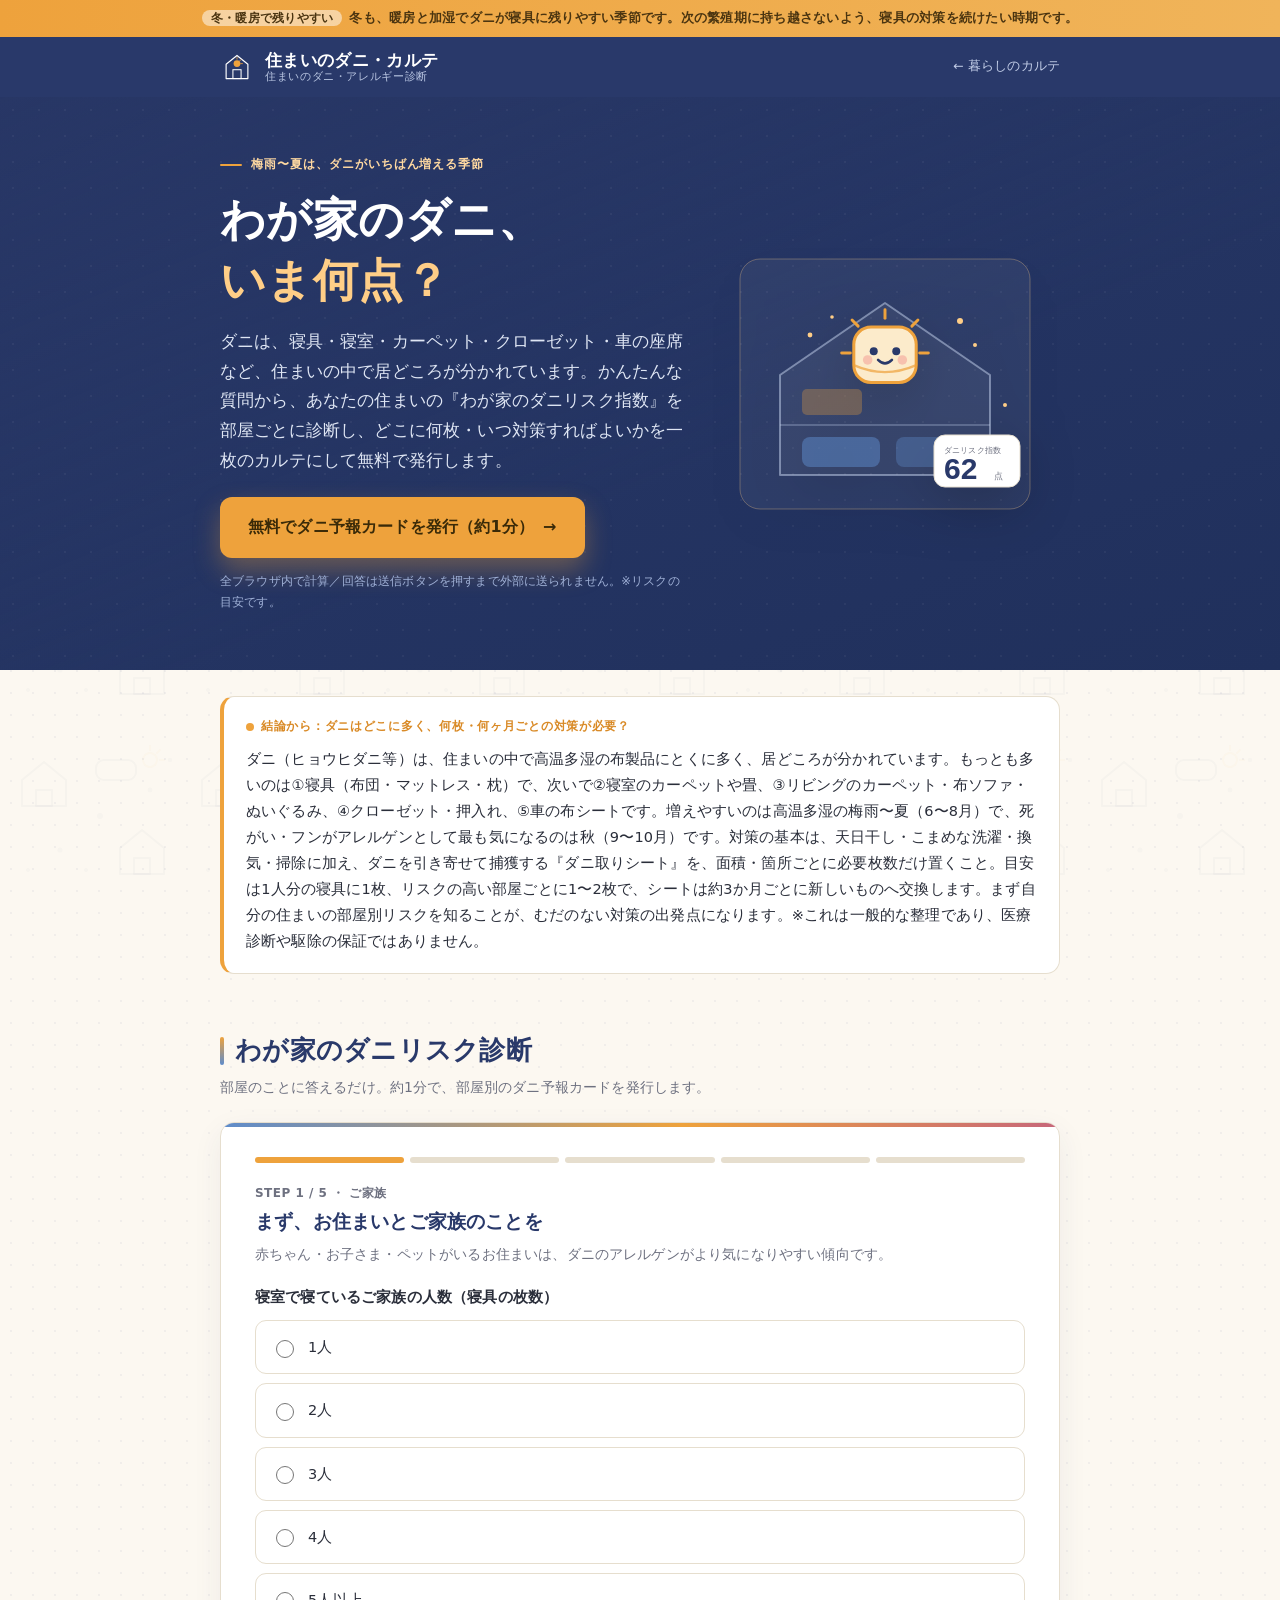
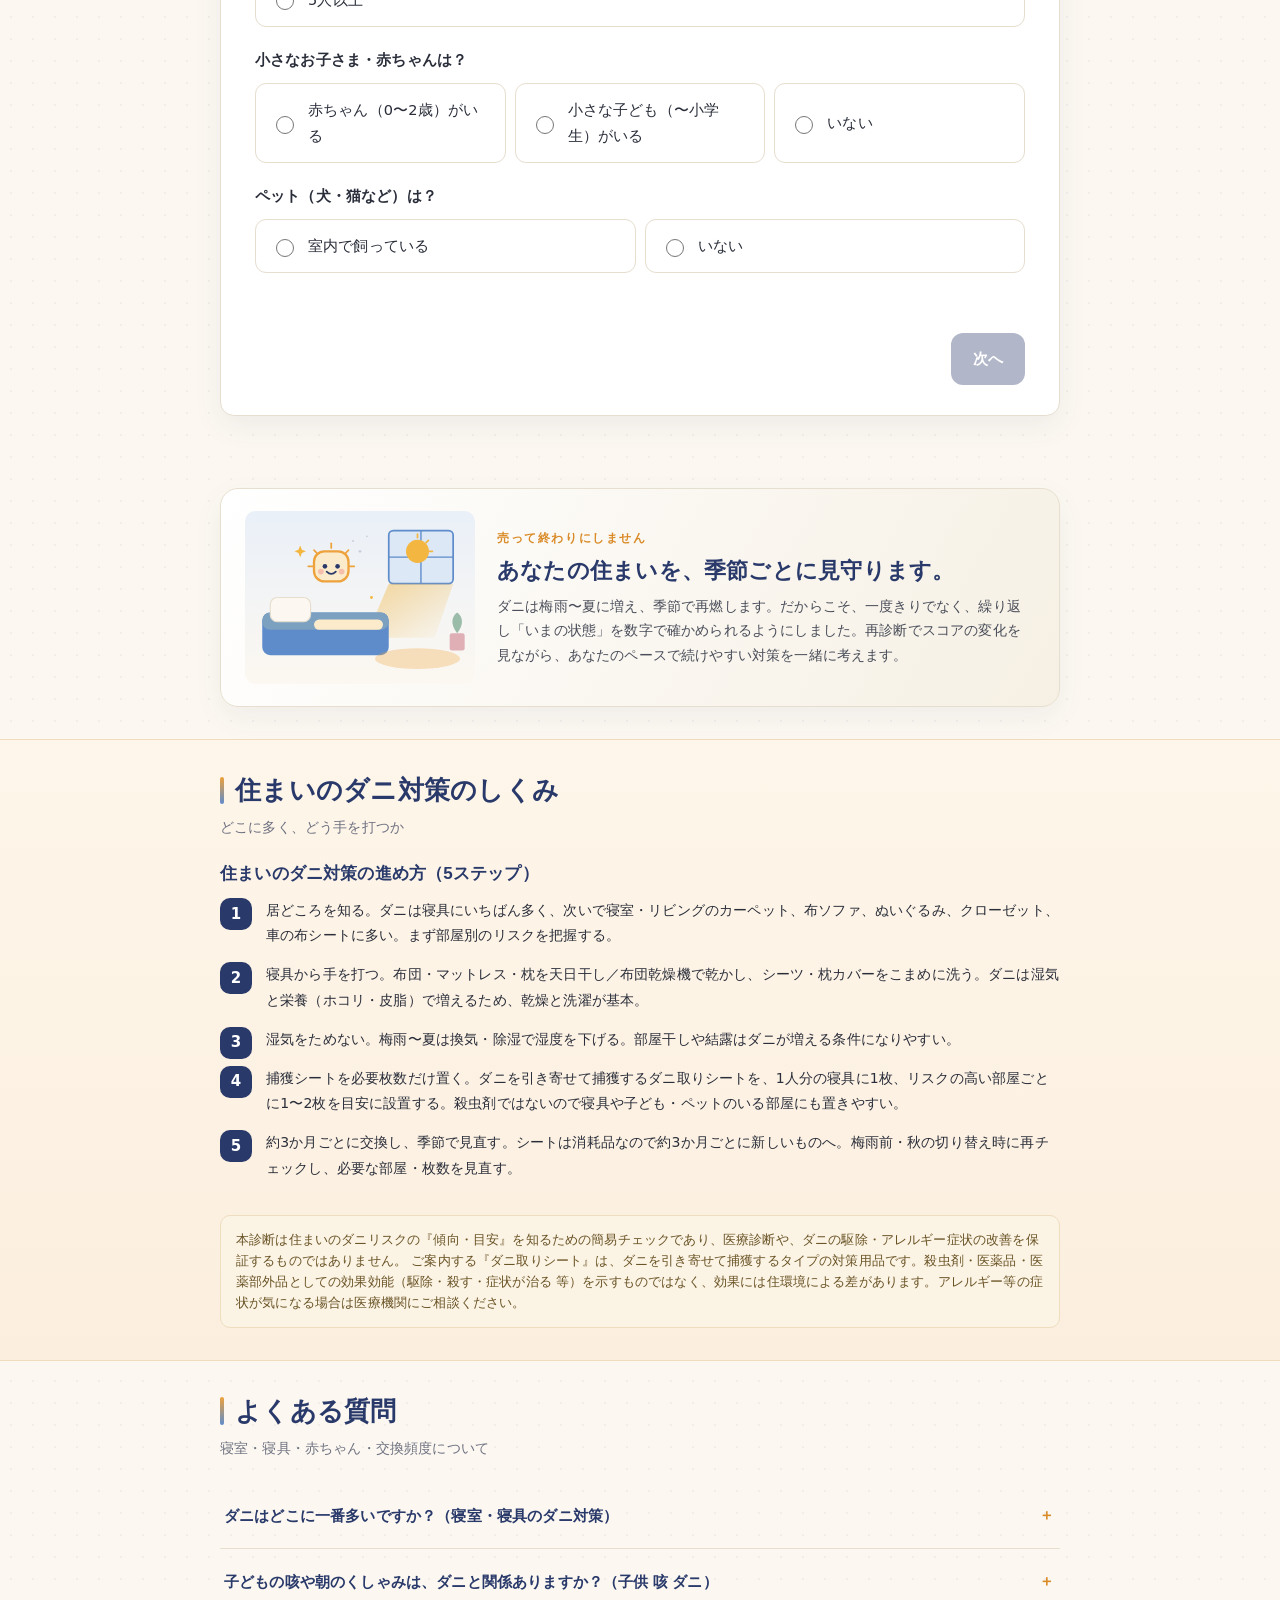
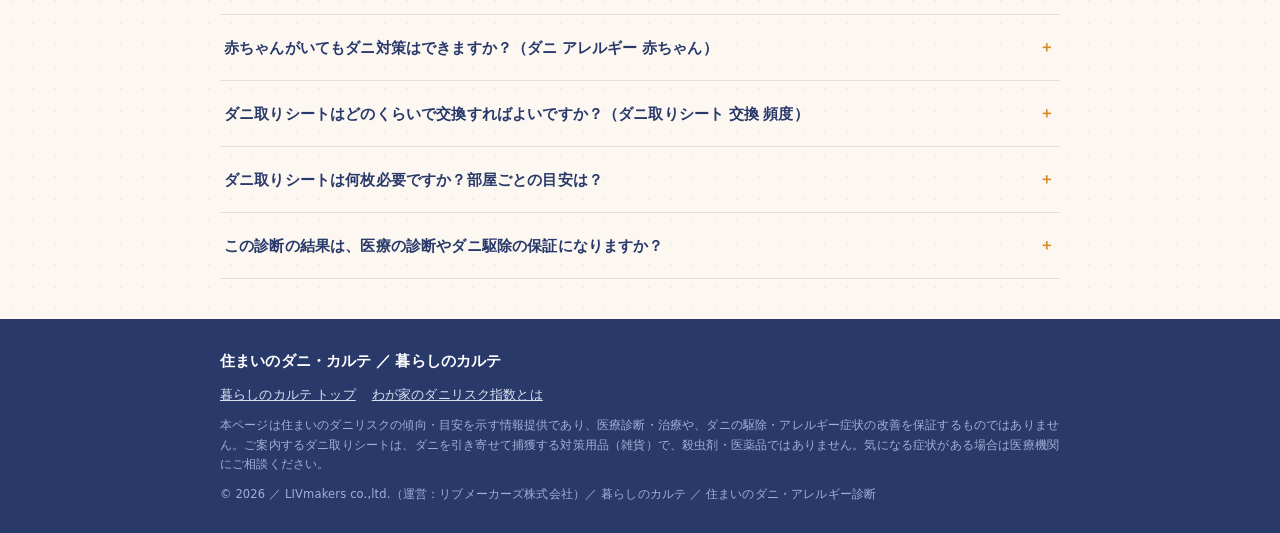
==== commit dd21b27e: "/dani/ GEO/AEO静的フォールバック化＋運営名義をリブメーカーズに統一 - GEO/AEO穴を修正: /dani/ と /dani/shisuu/ は直接回答・FAQ・HowTo・免責・  " ====
--- a/dani/index.html
+++ b/dani/index.html
@@ -41,7 +41,7 @@
   "isAccessibleForFree": true,
   "offers": { "@type": "Offer", "price": "0", "priceCurrency": "JPY" },
   "isPartOf": { "@type": "WebSite", "name": "暮らしのカルテ", "url": "https://kurashi-carte.jp/" },
-  "publisher": { "@type": "Organization", "name": "暮らしのカルテ", "legalName": "アートナップ株式会社", "url": "https://kurashi-carte.jp/" },
+  "publisher": { "@type": "Organization", "name": "暮らしのカルテ", "legalName": "リブメーカーズ株式会社", "url": "https://kurashi-carte.jp/" },
   "description": "住まいのダニリスクを寝具・湿度・布物・感受性から部屋ごとに0〜100の指数で診断し、部屋別の必要枚数の目安をカルテとして発行するブラウザ内チェック。医療診断ではありません。"
 }
 </script>
@@ -67,8 +67,8 @@
   "about": { "@type": "Thing", "name": "住まいのダニリスクと部屋別の対策" }
 }
 </script>
-<script type="application/ld+json" id="ld-faq"></script>
-<script type="application/ld+json" id="ld-howto"></script>
+<script type="application/ld+json" id="ld-faq">{"@context": "https://schema.org", "@type": "FAQPage", "mainEntity": [{"@type": "Question", "name": "ダニはどこに一番多いですか？（寝室・寝具のダニ対策）", "acceptedAnswer": {"@type": "Answer", "text": "住まいの中でダニ（ヒョウヒダニ等）がもっとも多く見つかりやすいのは寝具（布団・マットレス・枕）です。人のフケ・皮脂などの栄養と、寝ている間の汗による湿気・温度がそろい、ダニが好む条件になりやすいためです。次いで寝室のカーペットや畳、リビングのカーペット・布ソファ・ぬいぐるみ、クローゼット・押入れ、車の布シートに多い傾向です。対策は寝具から始め、天日干し・こまめな洗濯・換気に加えて、ダニを引き寄せて捕獲するダニ取りシートを置くのが基本です。※一般的な整理であり、医療診断ではありません。"}}, {"@type": "Question", "name": "子どもの咳や朝のくしゃみは、ダニと関係ありますか？（子供 咳 ダニ）", "acceptedAnswer": {"@type": "Answer", "text": "朝や寝起きに出るくしゃみ・鼻づまり・肌のかゆみ・咳は、寝具にたまったダニの死がいやフン（アレルゲン）が関係していることがあります。ただし原因はダニだけとは限らず、風邪・ほかのアレルギーなど様々です。本診断はあくまで住まいのダニリスクの目安であり、症状の診断はできません。気になる症状が続く場合は、小児科・アレルギー科など医療機関にご相談ください。住まいの側の対策としては、寝具の乾燥・洗濯と、ダニを捕獲するシートで寝具まわりのアレルゲンを減らす工夫が挙げられます。"}}, {"@type": "Question", "name": "赤ちゃんがいてもダニ対策はできますか？（ダニ アレルギー 赤ちゃん）", "acceptedAnswer": {"@type": "Answer", "text": "はい。殺虫剤を使わずに対策する方法があります。ダニ取りシートは、薬剤でダニを殺すのではなく、引き寄せて捕獲するタイプの対策用品なので、赤ちゃんやペットのいるお部屋の寝具・ベビー布団・カーペットにも置きやすいのが特長です。あわせて、ベビー布団の天日干し・こまめな洗濯・換気を心がけると安心です。アレルギーなど気になる症状がある場合は、対策と並行して医療機関にもご相談ください。"}}, {"@type": "Question", "name": "ダニ取りシートはどのくらいで交換すればよいですか？（ダニ取りシート 交換 頻度）", "acceptedAnswer": {"@type": "Answer", "text": "ダニ取りシートは消耗品で、一般に約3か月を目安に新しいものへ交換して使います（製品の使用目安に従ってください）。ダニを引き寄せて捕獲するため、時間とともに捕獲できる余地が少なくなること、湿気や汚れがたまることが理由です。とくに梅雨〜夏の繁殖期や、死がい・フンが増える秋は早めの交換がおすすめです。交換忘れを防ぐには、約3か月ごとに届く定期便が便利です。"}}, {"@type": "Question", "name": "ダニ取りシートは何枚必要ですか？部屋ごとの目安は？", "acceptedAnswer": {"@type": "Answer", "text": "目安は、1人分の寝具（布団・マットレス）に1枚、リスクの高い部屋ごとに1〜2枚です。たとえば4人家族なら寝具に4枚、寝室のカーペットに1〜2枚、リビングのカーペット・布ソファに1〜2枚、クローゼットに1枚、布シートの車に1枚、といった形で、住まいの部屋数・面積が多いほど必要枚数は増えます。本診断では、回答から部屋別の必要枚数を自動で計算し、カルテとして発行します。"}}, {"@type": "Question", "name": "この診断の結果は、医療の診断やダニ駆除の保証になりますか？", "acceptedAnswer": {"@type": "Answer", "text": "なりません。本診断は、いくつかの質問から住まいのダニリスクの『傾向・目安』を知るための簡易チェックです。実際のダニの生息数や、医療的な判断を示すものではなく、ダニの駆除やアレルギー症状の改善を保証するものでもありません。ご案内するダニ取りシートも、引き寄せて捕獲する対策用品であり、殺虫剤・医薬品ではありません。気になる症状がある場合は医療機関にご相談ください。"}}]}</script>
+<script type="application/ld+json" id="ld-howto">{"@context": "https://schema.org", "@type": "HowTo", "name": "住まいのダニ対策の進め方（5ステップ）", "step": [{"@type": "HowToStep", "position": 1, "text": "居どころを知る。ダニは寝具にいちばん多く、次いで寝室・リビングのカーペット、布ソファ、ぬいぐるみ、クローゼット、車の布シートに多い。まず部屋別のリスクを把握する。"}, {"@type": "HowToStep", "position": 2, "text": "寝具から手を打つ。布団・マットレス・枕を天日干し／布団乾燥機で乾かし、シーツ・枕カバーをこまめに洗う。ダニは湿気と栄養（ホコリ・皮脂）で増えるため、乾燥と洗濯が基本。"}, {"@type": "HowToStep", "position": 3, "text": "湿気をためない。梅雨〜夏は換気・除湿で湿度を下げる。部屋干しや結露はダニが増える条件になりやすい。"}, {"@type": "HowToStep", "position": 4, "text": "捕獲シートを必要枚数だけ置く。ダニを引き寄せて捕獲するダニ取りシートを、1人分の寝具に1枚、リスクの高い部屋ごとに1〜2枚を目安に設置する。殺虫剤ではないので寝具や子ども・ペットのいる部屋にも置きやすい。"}, {"@type": "HowToStep", "position": 5, "text": "約3か月ごとに交換し、季節で見直す。シートは消耗品なので約3か月ごとに新しいものへ。梅雨前・秋の切り替え時に再チェックし、必要な部屋・枚数を見直す。"}]}</script>
 
 <style>
   :root{
@@ -510,7 +510,7 @@
 <div class="wrap">
   <div class="answer" id="answerBlock">
     <p class="k">結論から：ダニはどこに多く、何枚・何ヶ月ごとの対策が必要？</p>
-    <p id="directAnswer">読み込み中…</p>
+    <p id="directAnswer">ダニ（ヒョウヒダニ等）は、住まいの中で高温多湿の布製品にとくに多く、居どころが分かれています。もっとも多いのは①寝具（布団・マットレス・枕）で、次いで②寝室のカーペットや畳、③リビングのカーペット・布ソファ・ぬいぐるみ、④クローゼット・押入れ、⑤車の布シートです。増えやすいのは高温多湿の梅雨〜夏（6〜8月）で、死がい・フンがアレルゲンとして最も気になるのは秋（9〜10月）です。対策の基本は、天日干し・こまめな洗濯・換気・掃除に加え、ダニを引き寄せて捕獲する『ダニ取りシート』を、面積・箇所ごとに必要枚数だけ置くこと。目安は1人分の寝具に1枚、リスクの高い部屋ごとに1〜2枚で、シートは約3か月ごとに新しいものへ交換します。まず自分の住まいの部屋別リスクを知ることが、むだのない対策の出発点になります。※これは一般的な整理であり、医療診断や駆除の保証ではありません。</p>
   </div>
 </div>
 
@@ -702,8 +702,8 @@
     <h2>住まいのダニ対策のしくみ</h2>
     <p class="sec-sub">どこに多く、どう手を打つか</p>
     <h3 style="font-size:17px;margin:4px 0 4px" id="howToTitle">住まいのダニ対策の進め方</h3>
-    <ol class="steps-ol" id="howToList"></ol>
-    <div class="notice" style="margin-top:20px" id="methodDisclaimer"></div>
+    <ol class="steps-ol" id="howToList"><li>居どころを知る。ダニは寝具にいちばん多く、次いで寝室・リビングのカーペット、布ソファ、ぬいぐるみ、クローゼット、車の布シートに多い。まず部屋別のリスクを把握する。</li><li>寝具から手を打つ。布団・マットレス・枕を天日干し／布団乾燥機で乾かし、シーツ・枕カバーをこまめに洗う。ダニは湿気と栄養（ホコリ・皮脂）で増えるため、乾燥と洗濯が基本。</li><li>湿気をためない。梅雨〜夏は換気・除湿で湿度を下げる。部屋干しや結露はダニが増える条件になりやすい。</li><li>捕獲シートを必要枚数だけ置く。ダニを引き寄せて捕獲するダニ取りシートを、1人分の寝具に1枚、リスクの高い部屋ごとに1〜2枚を目安に設置する。殺虫剤ではないので寝具や子ども・ペットのいる部屋にも置きやすい。</li><li>約3か月ごとに交換し、季節で見直す。シートは消耗品なので約3か月ごとに新しいものへ。梅雨前・秋の切り替え時に再チェックし、必要な部屋・枚数を見直す。</li></ol>
+    <div class="notice" style="margin-top:20px" id="methodDisclaimer">本診断は住まいのダニリスクの『傾向・目安』を知るための簡易チェックであり、医療診断や、ダニの駆除・アレルギー症状の改善を保証するものではありません。 ご案内する『ダニ取りシート』は、ダニを引き寄せて捕獲するタイプの対策用品です。殺虫剤・医薬品・医薬部外品としての効果効能（駆除・殺す・症状が治る 等）を示すものではなく、効果には住環境による差があります。アレルギー等の症状が気になる場合は医療機関にご相談ください。</div>
   </div>
 </section>
 
@@ -712,7 +712,7 @@
   <div class="wrap">
     <h2>よくある質問</h2>
     <p class="sec-sub">寝室・寝具・赤ちゃん・交換頻度について</p>
-    <div class="faq" id="faqList"></div>
+    <div class="faq" id="faqList"><details><summary>ダニはどこに一番多いですか？（寝室・寝具のダニ対策）</summary><div class="a">住まいの中でダニ（ヒョウヒダニ等）がもっとも多く見つかりやすいのは寝具（布団・マットレス・枕）です。人のフケ・皮脂などの栄養と、寝ている間の汗による湿気・温度がそろい、ダニが好む条件になりやすいためです。次いで寝室のカーペットや畳、リビングのカーペット・布ソファ・ぬいぐるみ、クローゼット・押入れ、車の布シートに多い傾向です。対策は寝具から始め、天日干し・こまめな洗濯・換気に加えて、ダニを引き寄せて捕獲するダニ取りシートを置くのが基本です。※一般的な整理であり、医療診断ではありません。</div></details><details><summary>子どもの咳や朝のくしゃみは、ダニと関係ありますか？（子供 咳 ダニ）</summary><div class="a">朝や寝起きに出るくしゃみ・鼻づまり・肌のかゆみ・咳は、寝具にたまったダニの死がいやフン（アレルゲン）が関係していることがあります。ただし原因はダニだけとは限らず、風邪・ほかのアレルギーなど様々です。本診断はあくまで住まいのダニリスクの目安であり、症状の診断はできません。気になる症状が続く場合は、小児科・アレルギー科など医療機関にご相談ください。住まいの側の対策としては、寝具の乾燥・洗濯と、ダニを捕獲するシートで寝具まわりのアレルゲンを減らす工夫が挙げられます。</div></details><details><summary>赤ちゃんがいてもダニ対策はできますか？（ダニ アレルギー 赤ちゃん）</summary><div class="a">はい。殺虫剤を使わずに対策する方法があります。ダニ取りシートは、薬剤でダニを殺すのではなく、引き寄せて捕獲するタイプの対策用品なので、赤ちゃんやペットのいるお部屋の寝具・ベビー布団・カーペットにも置きやすいのが特長です。あわせて、ベビー布団の天日干し・こまめな洗濯・換気を心がけると安心です。アレルギーなど気になる症状がある場合は、対策と並行して医療機関にもご相談ください。</div></details><details><summary>ダニ取りシートはどのくらいで交換すればよいですか？（ダニ取りシート 交換 頻度）</summary><div class="a">ダニ取りシートは消耗品で、一般に約3か月を目安に新しいものへ交換して使います（製品の使用目安に従ってください）。ダニを引き寄せて捕獲するため、時間とともに捕獲できる余地が少なくなること、湿気や汚れがたまることが理由です。とくに梅雨〜夏の繁殖期や、死がい・フンが増える秋は早めの交換がおすすめです。交換忘れを防ぐには、約3か月ごとに届く定期便が便利です。</div></details><details><summary>ダニ取りシートは何枚必要ですか？部屋ごとの目安は？</summary><div class="a">目安は、1人分の寝具（布団・マットレス）に1枚、リスクの高い部屋ごとに1〜2枚です。たとえば4人家族なら寝具に4枚、寝室のカーペットに1〜2枚、リビングのカーペット・布ソファに1〜2枚、クローゼットに1枚、布シートの車に1枚、といった形で、住まいの部屋数・面積が多いほど必要枚数は増えます。本診断では、回答から部屋別の必要枚数を自動で計算し、カルテとして発行します。</div></details><details><summary>この診断の結果は、医療の診断やダニ駆除の保証になりますか？</summary><div class="a">なりません。本診断は、いくつかの質問から住まいのダニリスクの『傾向・目安』を知るための簡易チェックです。実際のダニの生息数や、医療的な判断を示すものではなく、ダニの駆除やアレルギー症状の改善を保証するものでもありません。ご案内するダニ取りシートも、引き寄せて捕獲する対策用品であり、殺虫剤・医薬品ではありません。気になる症状がある場合は医療機関にご相談ください。</div></details></div>
   </div>
 </section>
 
@@ -720,7 +720,7 @@
   <div class="wrap">
     <p class="foot-brand" id="footBrand">住まいのダニ・カルテ</p>
     <div class="foot-links">
-      <a href="/" id="footHub">暮らしのカルテ（母屋）</a>
+      <a href="/" id="footHub">暮らしのカルテ トップ</a>
       <a href="shisuu/">わが家のダニリスク指数とは</a>
     </div>
     <p class="foot-discl" id="footDisclaimer"></p>
